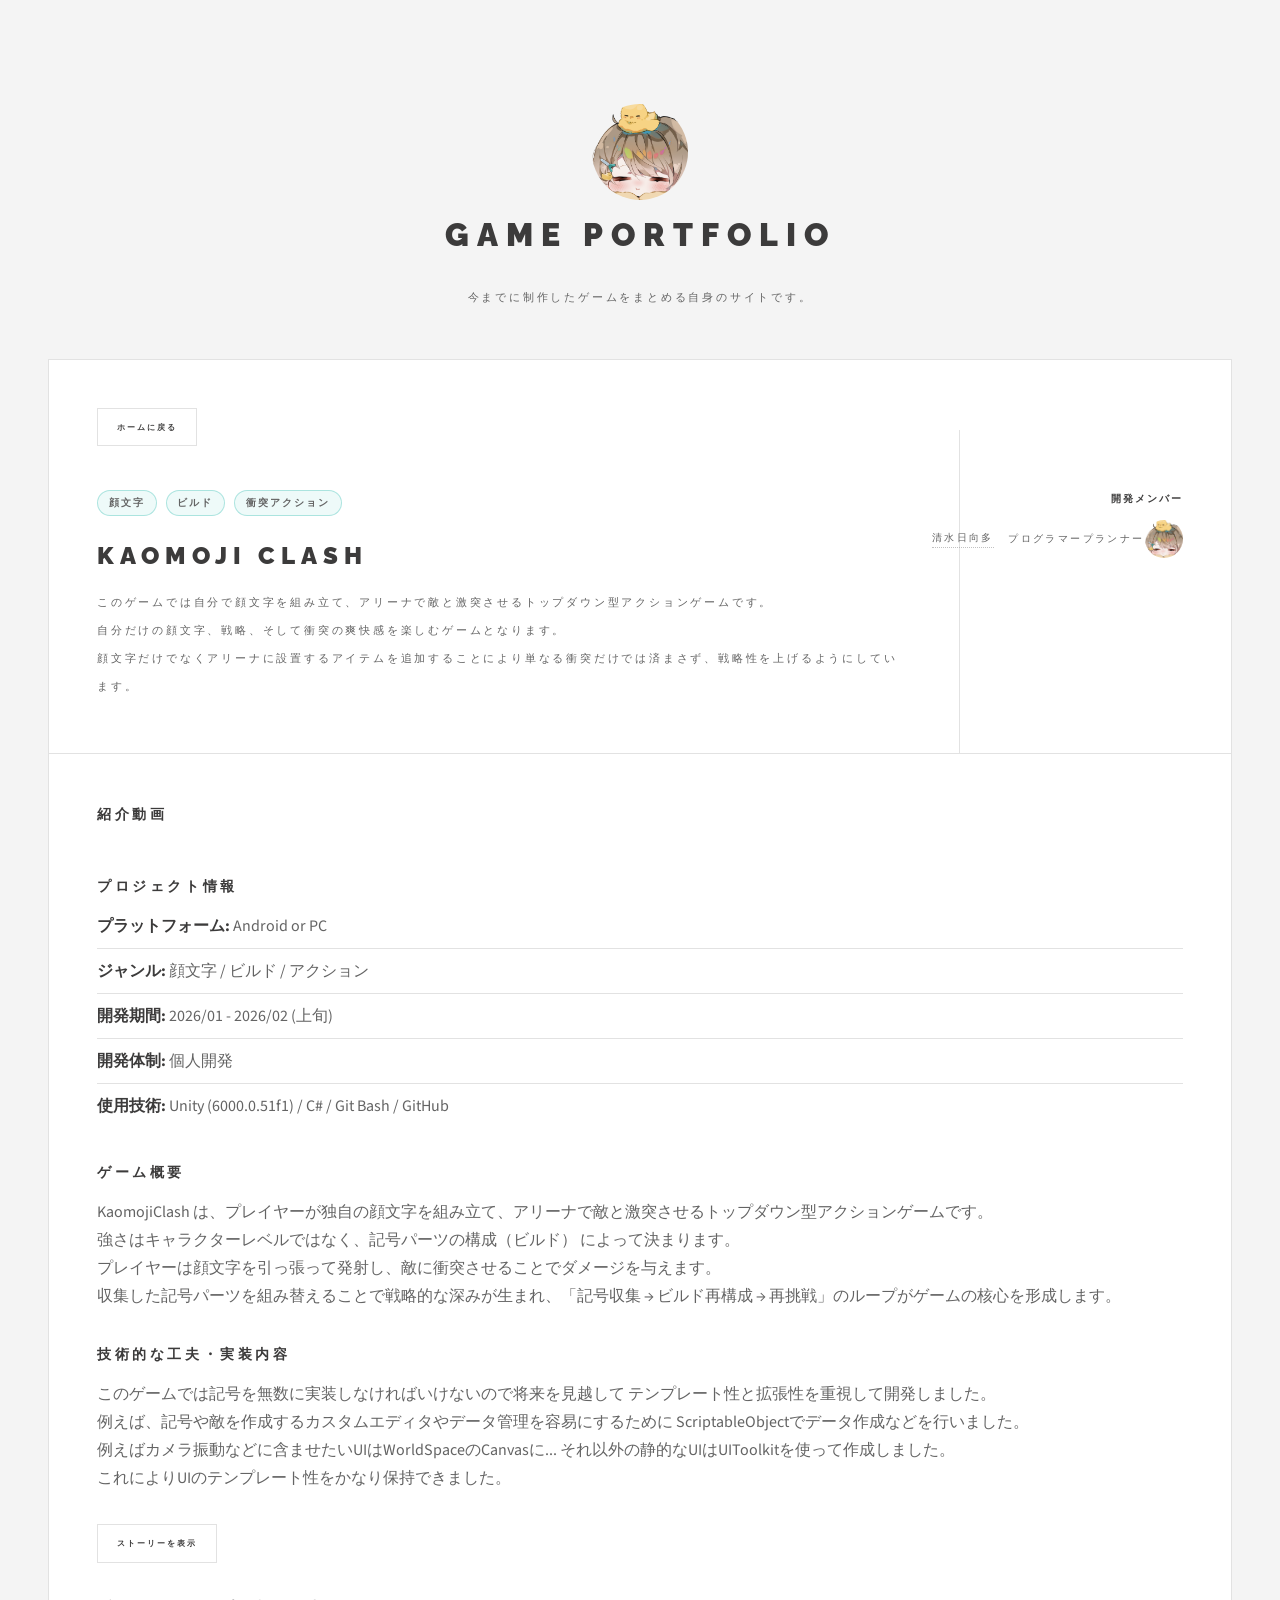
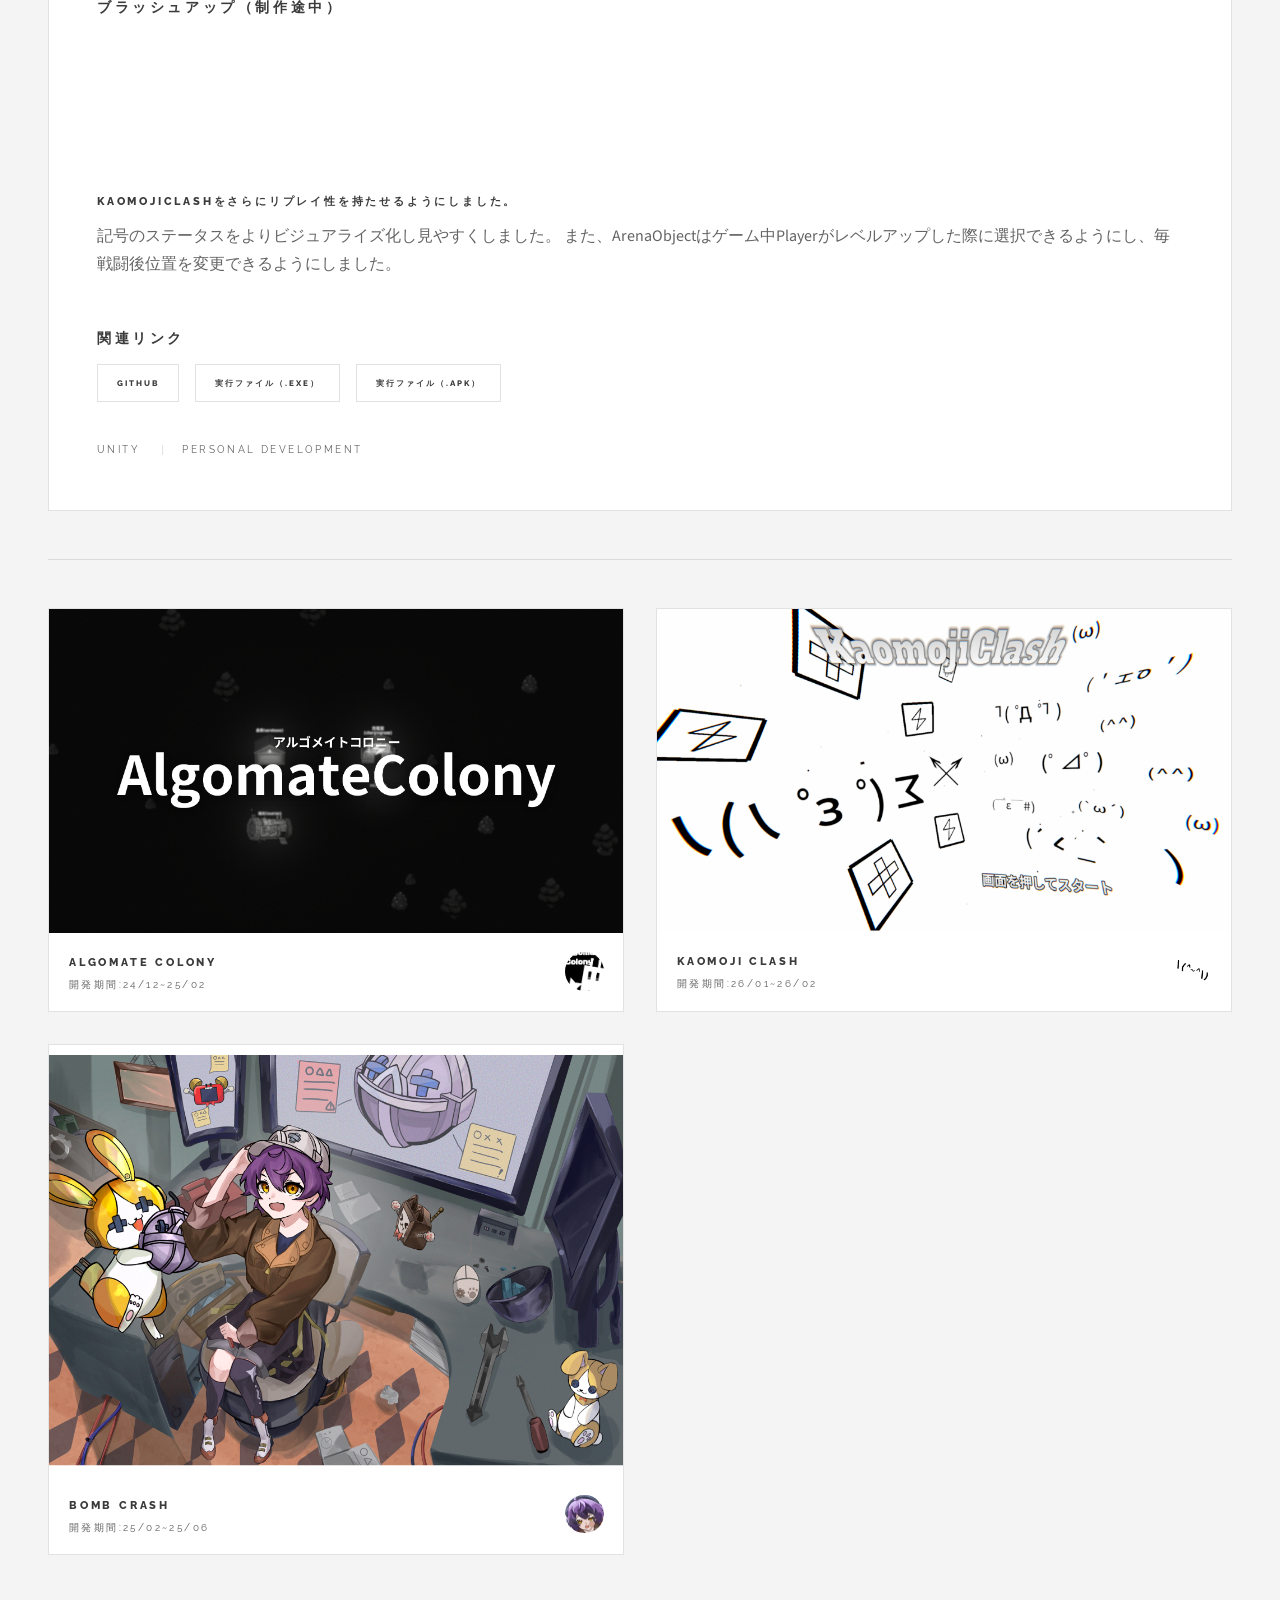
==== kaomoji.html @ 576b28bb "プロジェクト情報とゲーム概要のテキストを整形し、ブラッシュアップセクションを追加" ====
<!DOCTYPE HTML>
<!--
	Future Imperfect by HTML5 UP
	html5up.net | @ajlkn
	Free for personal and commercial use under the CCA 3.0 license (html5up.net/license)
-->
<html lang="ja">

<head>
	<meta charset="utf-8" />
	<meta name="viewport" content="width=device-width, initial-scale=1, user-scalable=no" />
	<title>Kaomoji Clash | Game Portfolio</title>
	<link rel="stylesheet" href="assets/css/main.css" />
</head>

<body class="is-preload">

	<!-- Wrapper -->
	<div id="wrapper">
		<!-- Main -->
		<div id="main">

			<!-- Post -->
			<article class="post">
				<ul class="actions">
					<li><a href="index.html" class="button small">ホームに戻る</a></li>
				</ul>
				<header>
					<div class="title">
						<div class="project-genres">
							<p class="project-genre">顔文字</p>
							<p class="project-genre">ビルド</p>
							<p class="project-genre">衝突アクション</p>
						</div>
						<h2><a href="#">Kaomoji Clash</a></h2>
						<p>このゲームでは自分で顔文字を組み立て、アリーナで敵と激突させるトップダウン型アクションゲームです。
							<br>自分だけの顔文字、戦略、そして衝突の爽快感を楽しむゲームとなります。
							<br>顔文字だけでなくアリーナに設置するアイテムを追加することにより単なる衝突だけでは済まさず、戦略性を上げるようにしています。
						</p>
					</div>
					<div class="meta">
						<h3>開発メンバー</h3>
						<a href="#" class="author"><span class="name">清水日向多</span><span class="role-tags"><span
									class="role-tag">プログラマー</span><span class="role-tag">プランナー</span></span><img
								src="images/Hiyoko_icon.png" alt="" /></a>
					</div>
				</header>
				<div class="image featured">
					<h3>紹介動画</h3>
					<div class="js-video-player"
						data-video-url="https://drive.google.com/file/d/1axGpShR2qQ63-HHGVL82WkBYhlDcp-MC/view?usp=drive_link">
					</div>
				</div>
				<section>
					<h3>プロジェクト情報</h3>
					<ul class="alt">
						<li><strong>プラットフォーム:</strong> Android or PC</li>
						<li><strong>ジャンル:</strong> 顔文字 / ビルド / アクション</li>
						<li><strong>開発期間:</strong> 2026/01 - 2026/02 (上旬)</li>
						<li><strong>開発体制:</strong> 個人開発</li>
						<li><strong>使用技術:</strong> Unity (6000.0.51f1) / C# / Git Bash / GitHub</li>
					</ul>
				</section>
				<section>
					<h3>ゲーム概要</h3>
					<p>KaomojiClash は、プレイヤーが独自の顔文字を組み立て、アリーナで敵と激突させるトップダウン型アクションゲームです。
						<br>強さはキャラクターレベルではなく、記号パーツの構成（ビルド） によって決まります。
						<br>プレイヤーは顔文字を引っ張って発射し、敵に衝突させることでダメージを与えます。
						<br>収集した記号パーツを組み替えることで戦略的な深みが生まれ、「記号収集 → ビルド再構成 → 再挑戦」のループがゲームの核心を形成します。
					</p>
				</section>
				<section>
					<h3>技術的な工夫・実装内容</h3>
					<p>このゲームでは記号を無数に実装しなければいけないので将来を見越して
						テンプレート性と拡張性を重視して開発しました。
						<br>例えば、記号や敵を作成するカスタムエディタやデータ管理を容易にするために
						ScriptableObjectでデータ作成などを行いました。
						<br>例えばカメラ振動などに含ませたいUIはWorldSpaceのCanvasに...
						それ以外の静的なUIはUIToolkitを使って作成しました。
						<br>これによりUIのテンプレート性をかなり保持できました。
					</p>
				</section>
				<section>
					<ul class="actions">
						<li><button type="button" class="button small js-story-toggle"
								aria-expanded="false">ストーリーを表示</button></li>
					</ul>
					<div class="js-story-content" hidden>
						<h3>Story</h3>
						<h4>Story Overview</h4>
						<p>KaomojiClashの世界では、顔文字が一つの生命体として存在しています。
							<br><br>もともと顔文字は、人間が感情を表現するために生み出した記号でした。
							しかし長い時間の中で、無数の感情が込められたことで、
							その記号たちは次第に「意味」だけでなく「意識」を持つ存在へと変化していきました。
							<br><br>こうして、顔文字たちは独自の文明を築き始めます。
						</p>
						<hr />
						<h4>Kaomoji Civilization</h4>
						<p>顔文字は「目」「口」「装飾」などの記号によって構成されています。
							<br><br>その構成は単なる見た目ではなく、
							そのまま顔文字の能力や個性として現れます。
							<br><br>構成が複雑で完成度の高い顔文字ほど、
							強く、美しく、完成された存在とされます。
							<br><br>やがて顔文字たちは、異なる文化圏を形成していきました。
						</p>
						<p>文化圏ごとに</p>
						<ul>
							<li>顔文字の構造</li>
							<li>戦い方</li>
							<li>強さの基準</li>
						</ul>
						<p>が異なり、文明が発展するほど
							より高度な顔文字が生まれていきます。</p>
						<hr />
						<h4>The Player</h4>
						<p>プレイヤーは、まだ未完成の顔文字です。
							<br><br>しかしプレイヤーには特別な能力があります。
							<br><br>それは、戦いの中で他の顔文字の記号を取り込み、
							自分の構造を再構成できる能力です。
							<br><br>この力によってプレイヤーは、
							戦うたびに自分の顔文字を変化させ、
							より強い存在へと進化していきます。
						</p>
						<hr />
						<h4>Purpose</h4>
						<p>顔文字文明では、
							強い構成を持つことが「完成された存在」である証とされています。</p>
						<p>プレイヤーは様々な文化圏へ挑戦しながら、</p>
						<ul>
							<li>新しい記号を集め</li>
							<li>自分の顔文字を再構成し</li>
							<li>より高度な文明へと進んでいきます。</li>
						</ul>
						<p>そして最終的には、
							最も完成された顔文字へと到達することを目指します。</p>
						<hr />
						<h4>Theme</h4>
						<p>KaomojiClashは、
							<br><br>「人間が作った記号が、自ら進化していく世界」
							<br><br>をテーマにしたゲームです。
							<br><br>プレイヤーは戦いを通して構造を変化させ、
							唯一無二の顔文字を完成させていきます。
						</p>
					</div>
				</section>
				<section>
					<div class="image featured">
						<h3>ブラッシュアップ（制作途中）</h3>
						<iframe src="https://www.youtube.com/embed/D5MxKl4xR1o" width="100%" height="100%" frameborder="0"></iframe>
						<h4>KaomojiClashをさらにリプレイ性を持たせるようにしました。</h4>
						<p>記号のステータスをよりビジュアライズ化し見やすくしました。
							また、ArenaObjectはゲーム中Playerがレベルアップした際に選択できるようにし、毎戦闘後位置を変更できるようにしました。
						</p>
					</div>
				</section>
				<section>
					<h3>関連リンク</h3>
					<ul class="actions">
						<li><a href="https://github.com/HinataPiyo/KaomojiClash" class="button small" target="_blank"
								rel="noopener noreferrer">GitHub</a></li>
						<li><a href="https://drive.google.com/file/d/1BHumg28tov_kHwYOUsf6FRPFnXxUhrHB/view?usp=drive_link"
								class="button small" target="_blank" rel="noopener noreferrer">実行ファイル（.exe）</a></li>
						<li><a href="https://drive.google.com/file/d/1-VPgL-ipMn2hWEqfSBidXNOh1_pamVB_/view?usp=drive_link"
								class="button small" target="_blank" rel="noopener noreferrer">実行ファイル（.apk）</a></li>
					</ul>
				</section>
				<footer>
					<ul class="stats">
						<li>Unity</li>
						<li>Personal Development</li>
					</ul>
				</footer>
			</article>
		</div>

		<!-- Sidebar -->
		<section id="sidebar">

			<!-- Intro -->
			<section id="intro">
				<a href="#" class="logo"><img src="images/Hiyoko_icon.png" alt="" /></a>
				<header>
					<h2>Game Portfolio</h2>
					<p>今までに制作したゲームをまとめる自身のサイトです。</p>
				</header>
			</section>

			<!-- Mini Posts -->
			<section>
				<div class="mini-posts">

					<!-- Mini Post -->
					<article class="mini-post">
						<header>
							<h3><a href="algomate.html">Algomate Colony</a></h3>
							<time class="published" datetime="2024-12-1">開発期間:24/12~25/02</time>
							<a href="#" class="author"><img src="images/AlgomateColony_Logo.png" alt="" /></a>
						</header>
						<a href="algomate.html" class="image"><img src="images/AlgomateColony_Thumbnail.png"
								alt="" /></a>
					</article>

					<article class="mini-post">
						<header>
							<h3><a href="kaomoji.html">Kaomoji Clash</a></h3>
							<time class="published" datetime="2026-02-1">開発期間:26/01~26/02</time>
							<a href="#" class="author"><img src="images/KaomojiClash_Logo.png" alt="" /></a>
						</header>
						<a href="kaomoji.html" class="image"><img src="images/KaomojiClash_Thumbnail.png" alt="" /></a>
					</article>

					<article class="mini-post">
						<header>
							<h3><a href="bombcrash.html">Bomb Crash</a></h3>
							<time class="published" datetime="2026-02-1">開発期間:25/02~25/06</time>
							<a href="#" class="author"><img src="images/BombCrash_Logo.png" alt="" /></a>
						</header>
						<a href="bombcrash.html" class="image"><img src="images/BombCrash_Thumbnail.png" alt="" /></a>
					</article>
				</div>
			</section>
		</section>
	</div>

	<!-- Scripts -->
	<script src="assets/js/jquery.min.js"></script>
	<script src="assets/js/browser.min.js"></script>
	<script src="assets/js/breakpoints.min.js"></script>
	<script src="assets/js/util.js"></script>
	<script src="assets/js/main.js"></script>
	<script src="assets/js/site.js"></script>

</body>

</html>
---- assets/css/main.css ----
﻿/* main.css now composes modular stylesheets by responsibility. */
@import url("modules/00-preflight.css");
@import url("modules/10-base.css");
@import url("modules/20-grid.css");
@import url("modules/30-elements.css");
@import url("modules/40-content.css");
@import url("modules/50-layout.css");
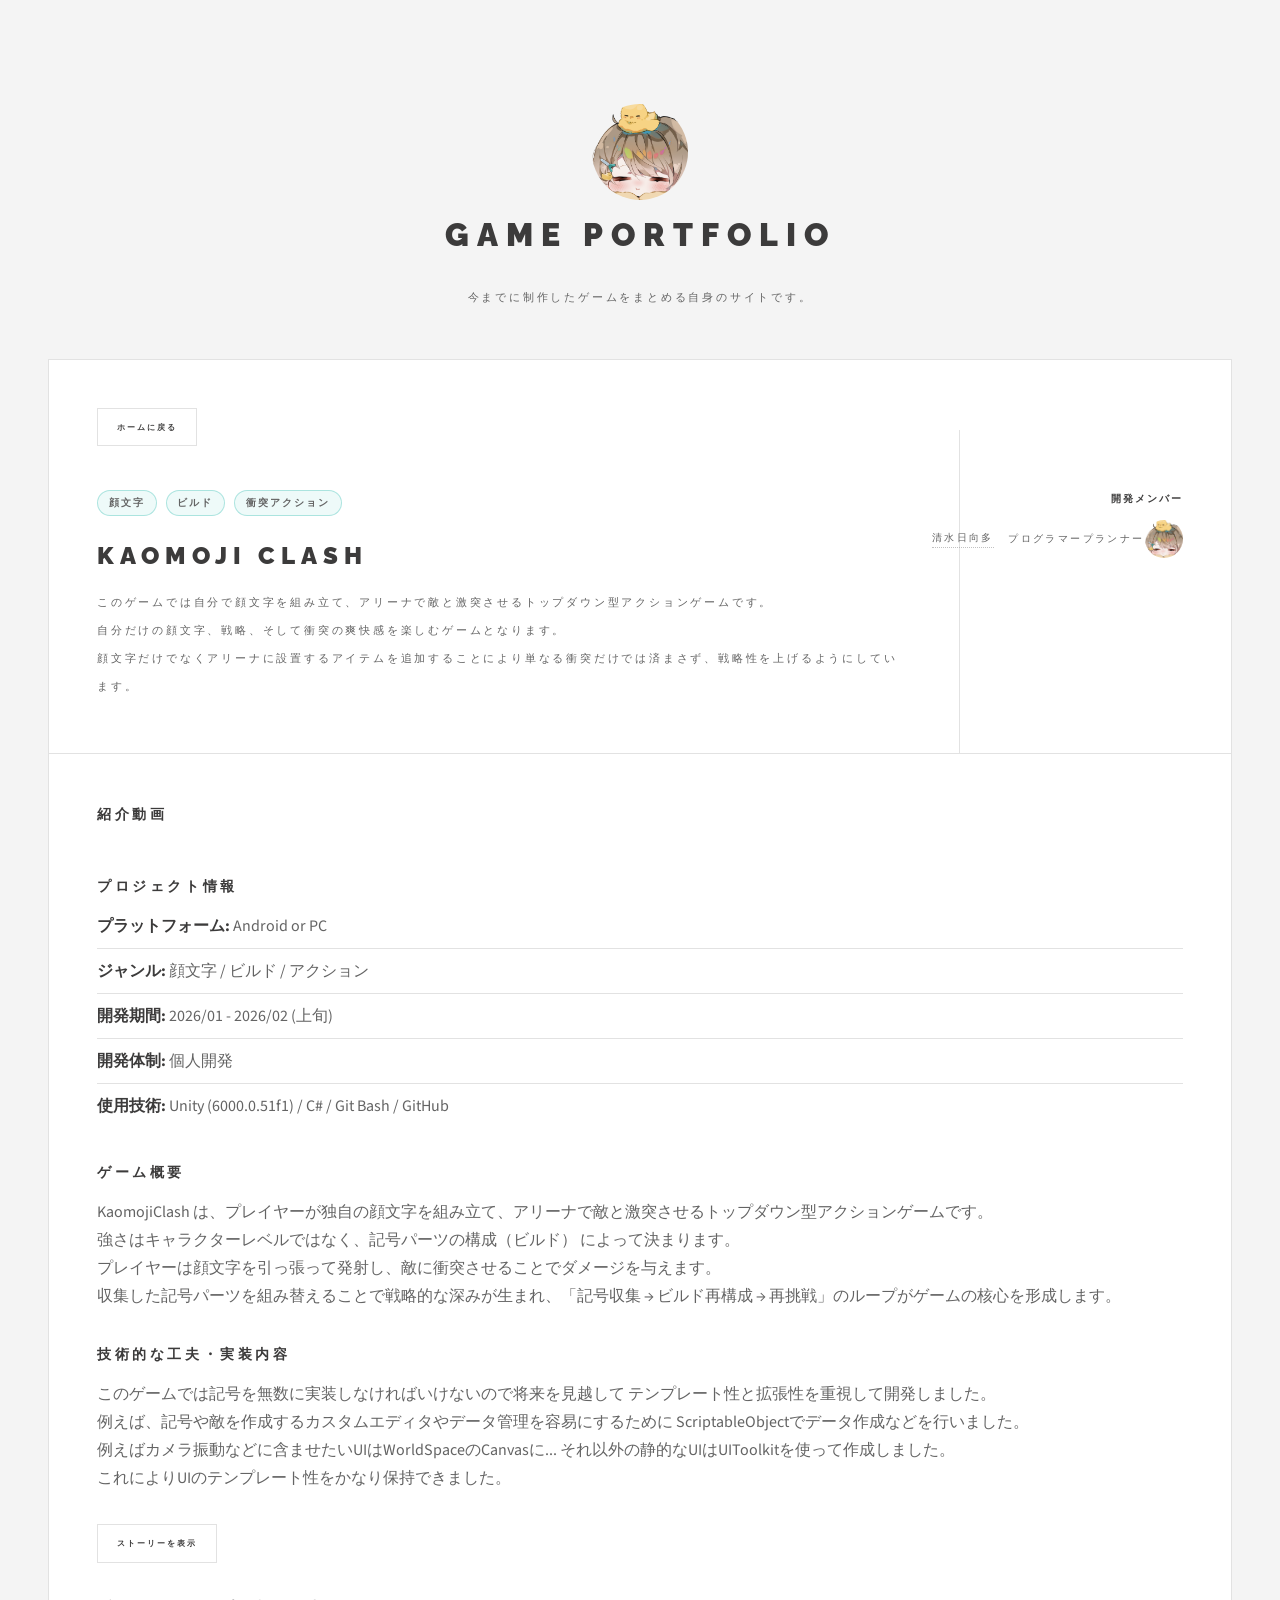
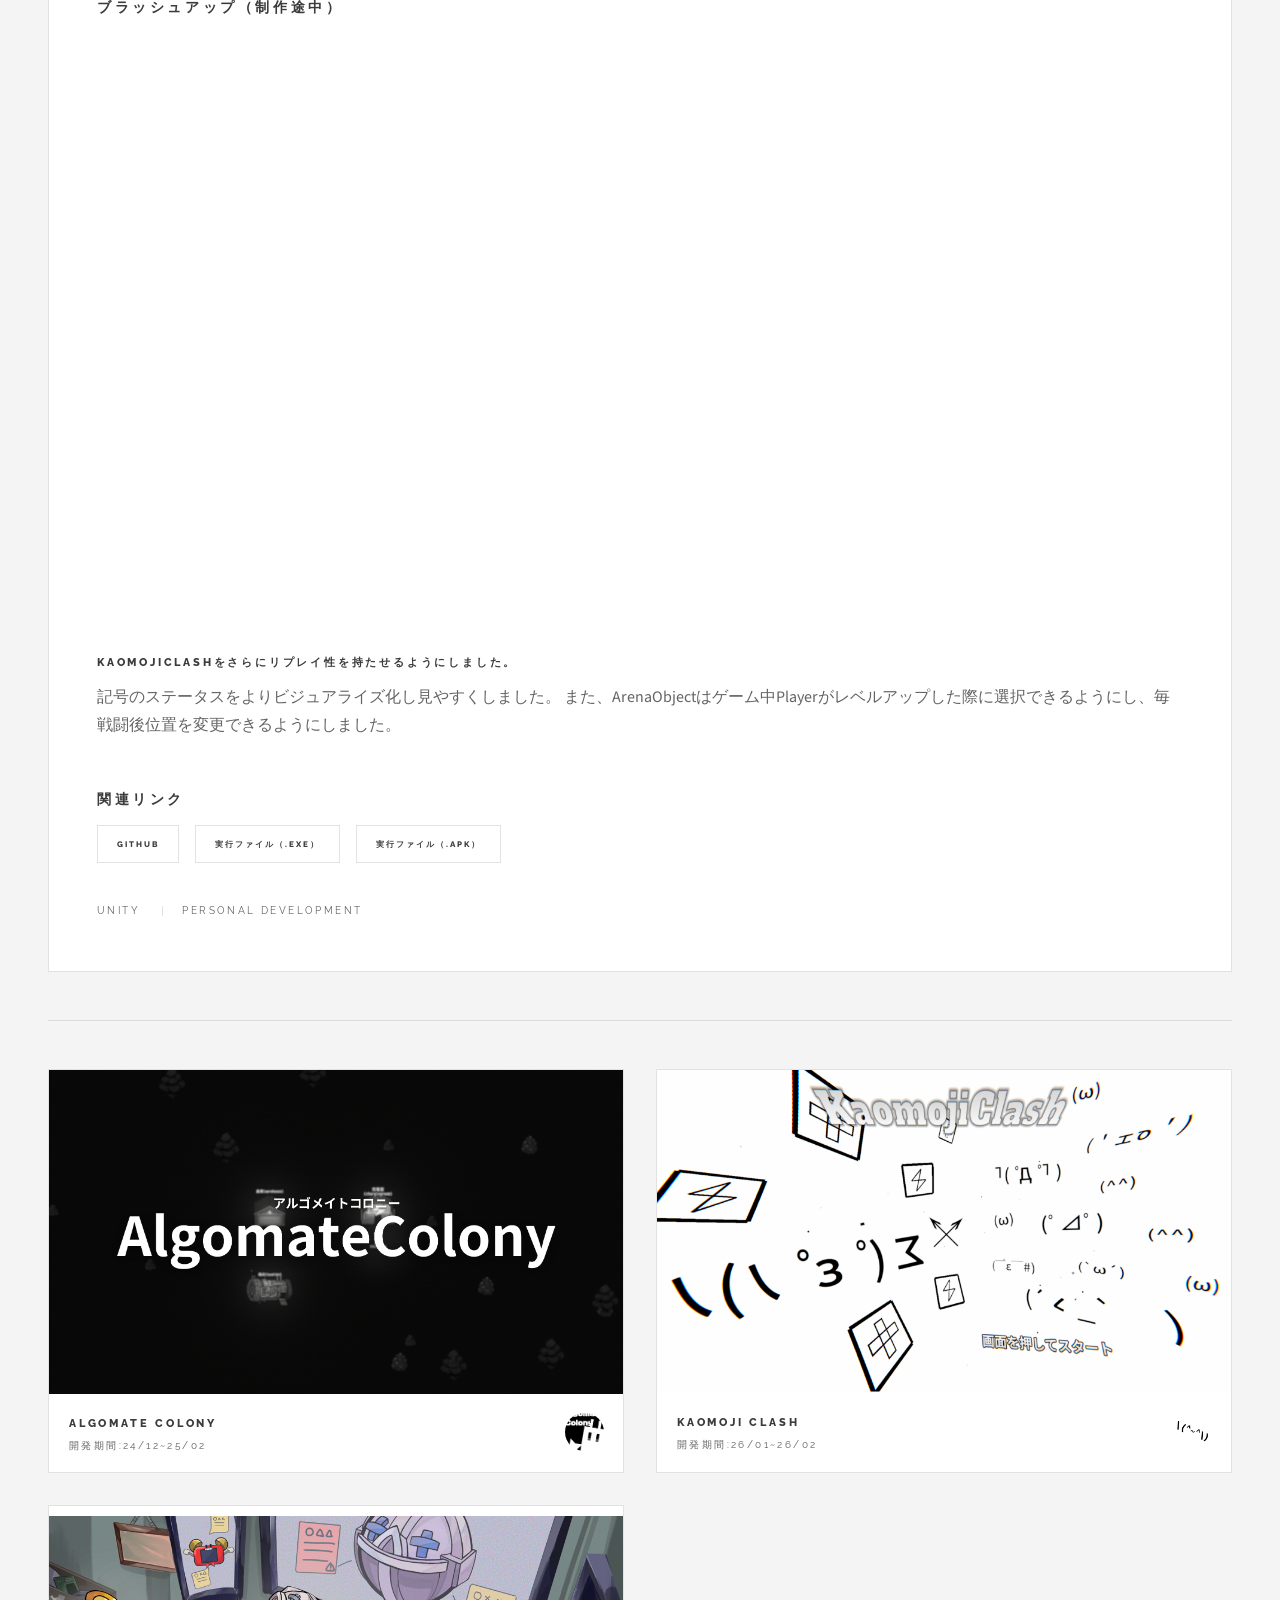
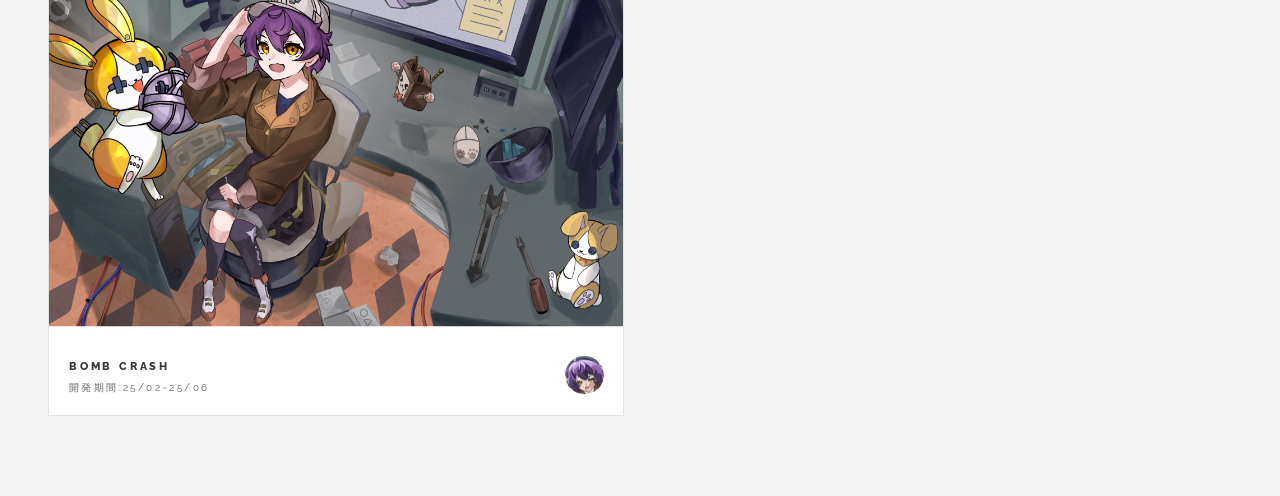
==== commit 92815677: "ブラッシュアップセクションにYouTube動画プレーヤーのスタイルを追加し、リプレイ性の向上についての説明を更新" ====
--- a/kaomoji.html
+++ b/kaomoji.html
@@ -146,7 +146,10 @@
 				<section>
 					<div class="image featured">
 						<h3>ブラッシュアップ（制作途中）</h3>
-						<iframe src="https://www.youtube.com/embed/D5MxKl4xR1o" width="100%" height="100%" frameborder="0"></iframe>
+						<iframe src="https://www.youtube.com/embed/D5MxKl4xR1o" title="YouTube video player"
+							style="width: 100%; aspect-ratio: 16 / 9;" frameborder="0"
+							allow="accelerometer; autoplay; clipboard-write; encrypted-media; gyroscope; picture-in-picture; web-share"
+							allowfullscreen></iframe>
 						<h4>KaomojiClashをさらにリプレイ性を持たせるようにしました。</h4>
 						<p>記号のステータスをよりビジュアライズ化し見やすくしました。
 							また、ArenaObjectはゲーム中Playerがレベルアップした際に選択できるようにし、毎戦闘後位置を変更できるようにしました。
